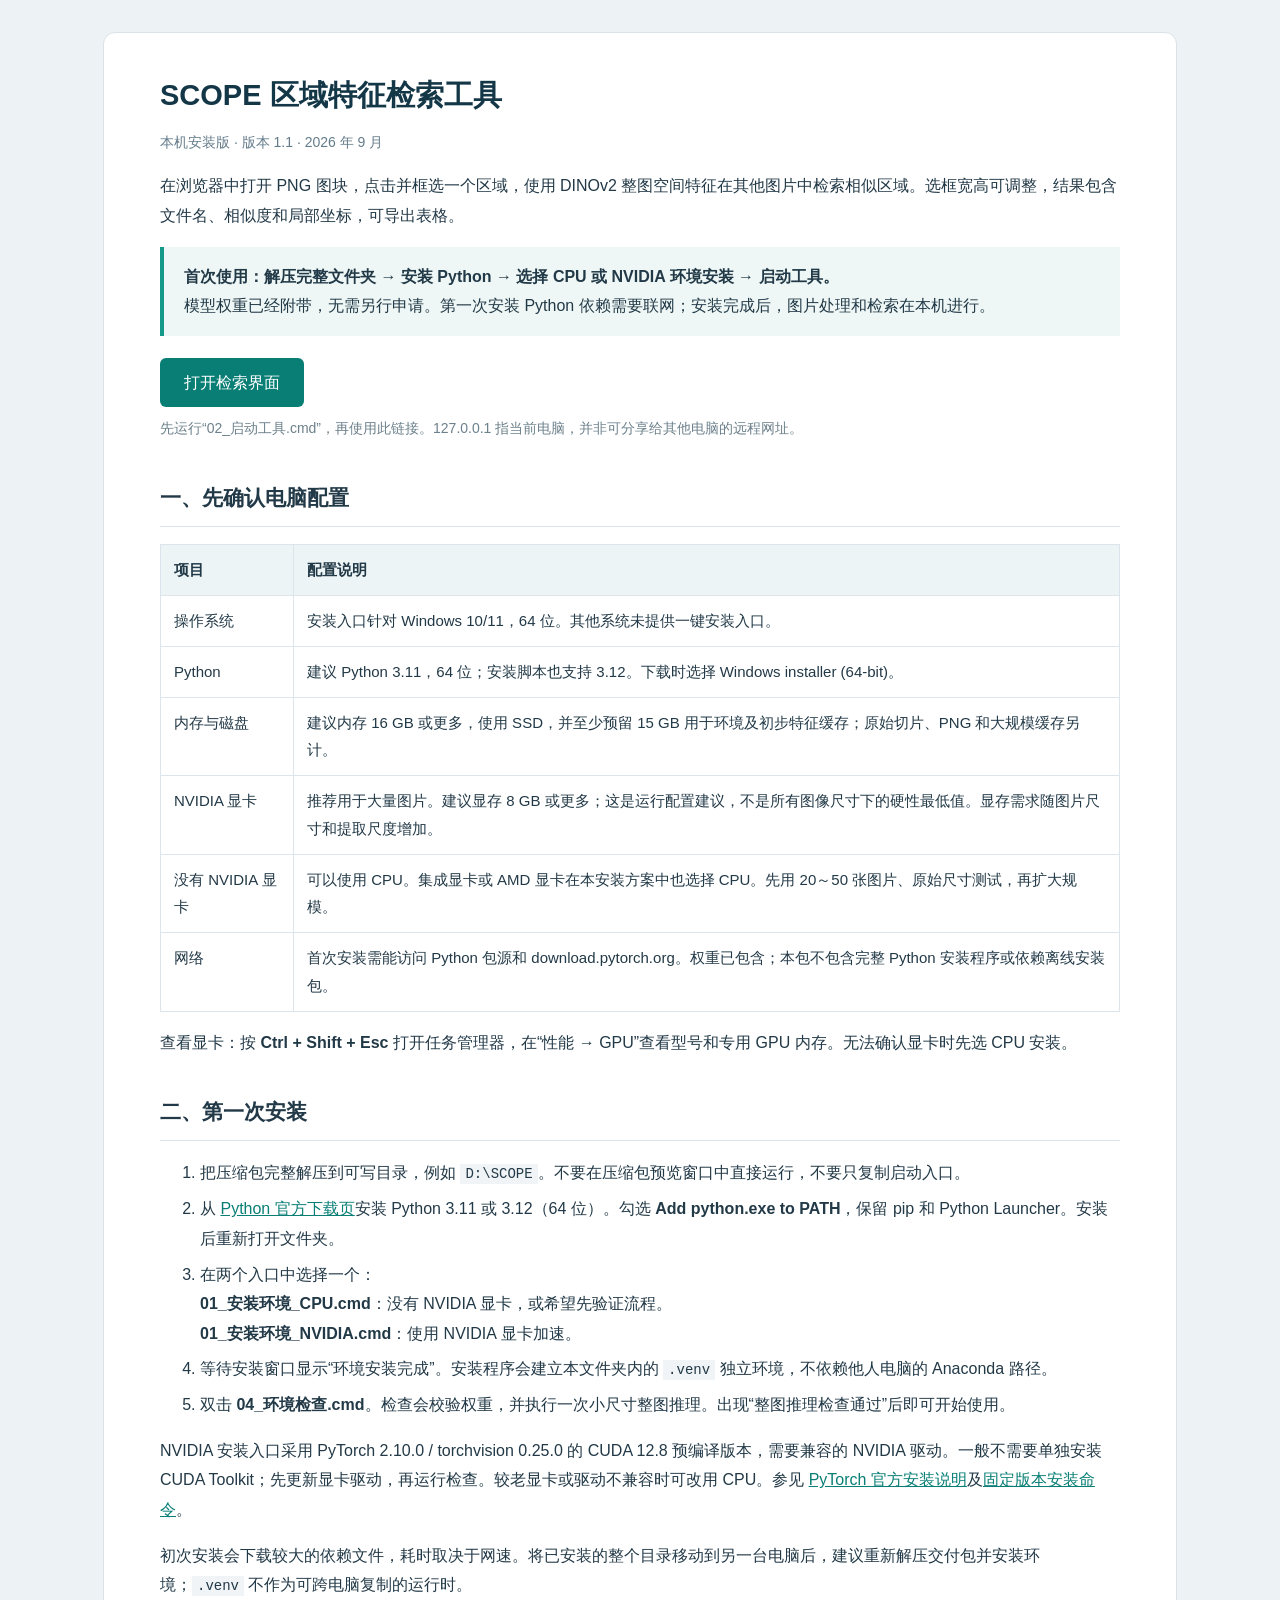
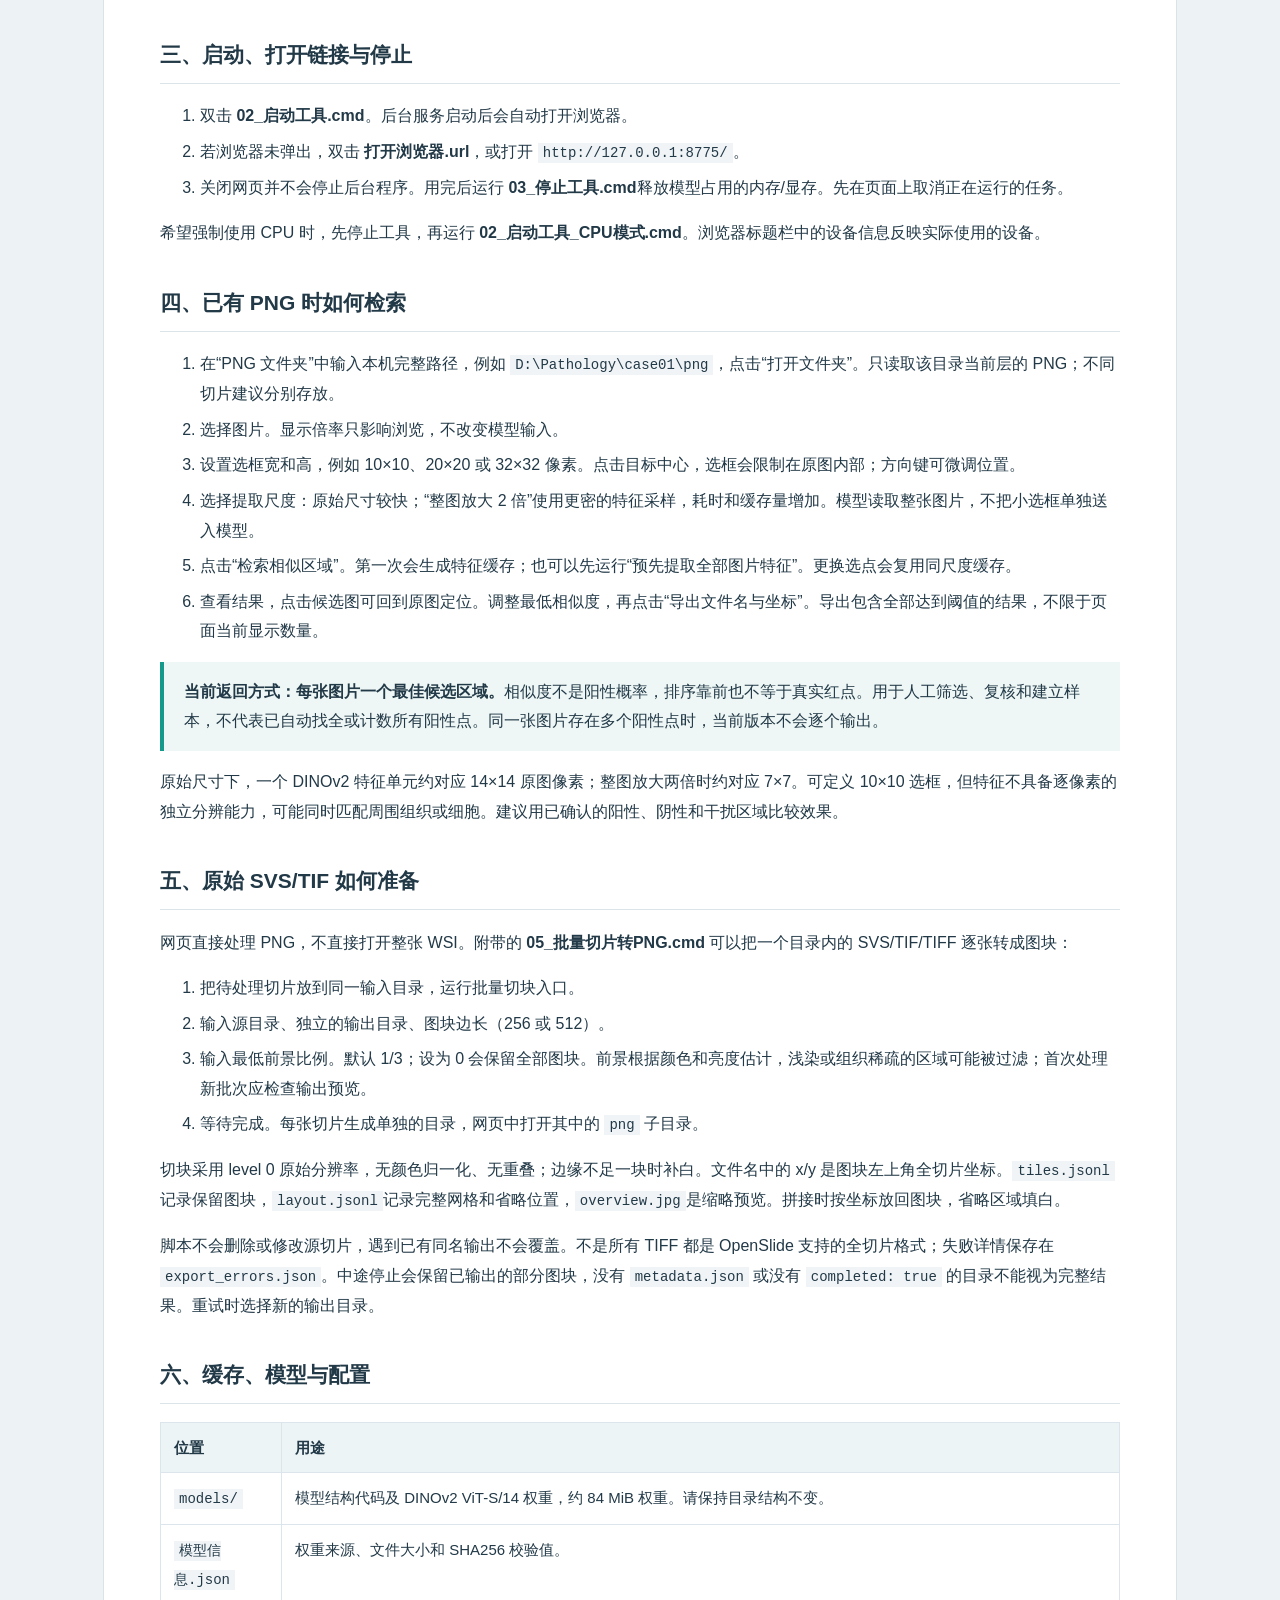
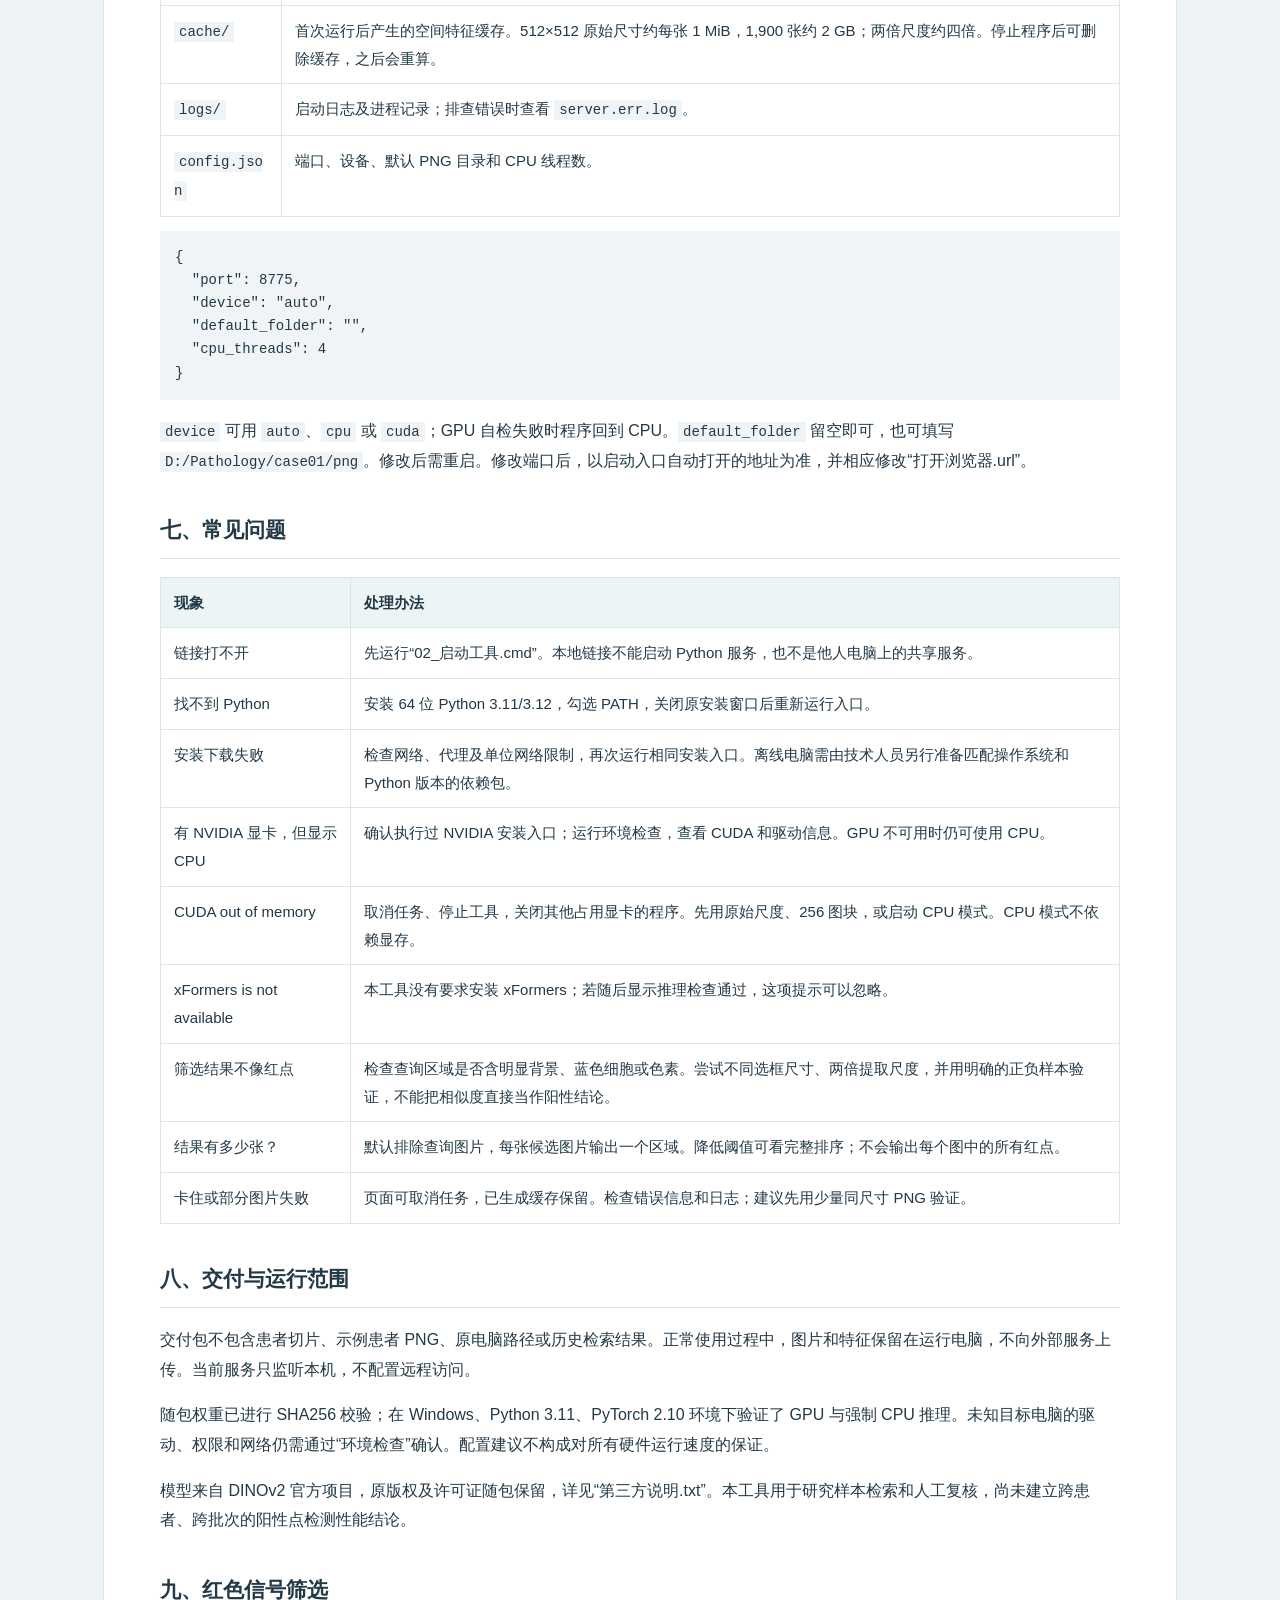
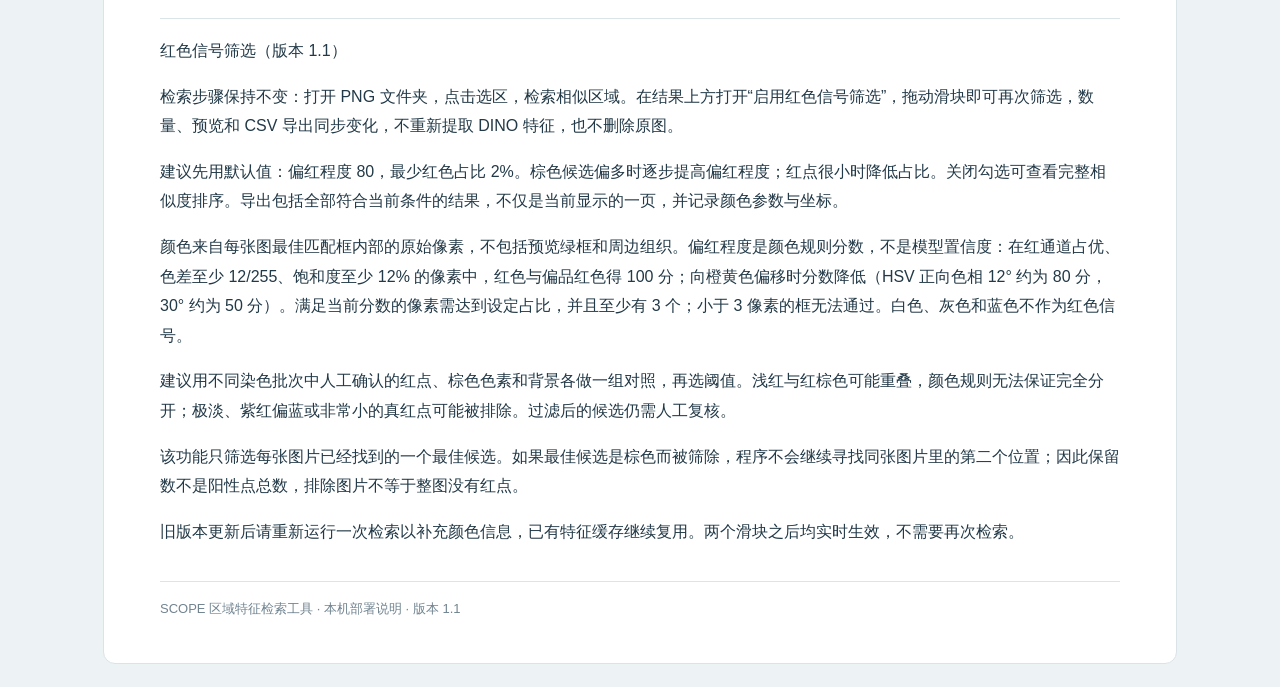
==== 00_使用说明.html @ 0a0433d4 "Initial commit: SCOPE patch annotation tool" ====
<!doctype html><html lang="zh-CN"><head><meta charset="utf-8"><meta name="viewport" content="width=device-width,initial-scale=1"><title>SCOPE 区域特征检索工具｜安装与使用说明</title><style>
body{font:16px/1.85 "Microsoft YaHei","Segoe UI",sans-serif;color:#223947;background:#edf2f5;margin:0}main{max-width:960px;margin:32px auto;padding:42px 56px;background:white;border:1px solid #d9e3e8;border-radius:12px}h1{font-size:29px;line-height:1.4;margin:0;color:#143747}h2{font-size:21px;border-bottom:1px solid #dbe5e9;padding-bottom:8px;margin-top:36px}h3{font-size:17px}a{color:#087e75}code,pre{font-family:Consolas,monospace;background:#f0f4f6;overflow-wrap:anywhere}code{padding:2px 5px;font-size:14px}pre{padding:15px;white-space:pre-wrap;font-size:14px;line-height:1.65}table{border-collapse:collapse;width:100%;font-size:15px}th,td{padding:11px 13px;text-align:left;border:1px solid #dce5eb;vertical-align:top}th{background:#edf4f6}.lead{color:#647c8a;font-size:14px}.note{background:#eef7f5;border-left:4px solid #15998a;padding:15px 20px}.entry{display:inline-block;background:#087e75;color:white;padding:10px 24px;border-radius:6px;text-decoration:none;margin:6px 0}.muted{color:#6c808b;font-size:14px}li{margin:6px 0}footer{margin-top:35px;border-top:1px solid #dbe5e9;padding-top:15px;color:#718490;font-size:13px}@media(max-width:700px){main{margin:0;padding:24px 18px;border-radius:0}h1{font-size:24px}table{font-size:13px}th,td{padding:7px}}@media print{body{background:white}main{border:0;margin:0;padding:0;max-width:none}.entry{color:#087e75;background:transparent;padding:0}h2{break-after:avoid}tr{break-inside:avoid}}
</style></head><body><main>
<h1>SCOPE 区域特征检索工具</h1><p class="lead">本机安装版 · 版本 1.1 · 2026 年 9 月</p>
<p>在浏览器中打开 PNG 图块，点击并框选一个区域，使用 DINOv2 整图空间特征在其他图片中检索相似区域。选框宽高可调整，结果包含文件名、相似度和局部坐标，可导出表格。</p>
<div class="note"><strong>首次使用：解压完整文件夹 → 安装 Python → 选择 CPU 或 NVIDIA 环境安装 → 启动工具。</strong><br>模型权重已经附带，无需另行申请。第一次安装 Python 依赖需要联网；安装完成后，图片处理和检索在本机进行。</div>
<p><a class="entry" href="http://127.0.0.1:8775/" target="_blank">打开检索界面</a><br><span class="muted">先运行“02_启动工具.cmd”，再使用此链接。127.0.0.1 指当前电脑，并非可分享给其他电脑的远程网址。</span></p>

<h2>一、先确认电脑配置</h2>
<table><tr><th>项目</th><th>配置说明</th></tr><tr><td>操作系统</td><td>安装入口针对 Windows 10/11，64 位。其他系统未提供一键安装入口。</td></tr><tr><td>Python</td><td>建议 Python 3.11，64 位；安装脚本也支持 3.12。下载时选择 Windows installer (64-bit)。</td></tr><tr><td>内存与磁盘</td><td>建议内存 16 GB 或更多，使用 SSD，并至少预留 15 GB 用于环境及初步特征缓存；原始切片、PNG 和大规模缓存另计。</td></tr><tr><td>NVIDIA 显卡</td><td>推荐用于大量图片。建议显存 8 GB 或更多；这是运行配置建议，不是所有图像尺寸下的硬性最低值。显存需求随图片尺寸和提取尺度增加。</td></tr><tr><td>没有 NVIDIA 显卡</td><td>可以使用 CPU。集成显卡或 AMD 显卡在本安装方案中也选择 CPU。先用 20～50 张图片、原始尺寸测试，再扩大规模。</td></tr><tr><td>网络</td><td>首次安装需能访问 Python 包源和 download.pytorch.org。权重已包含；本包不包含完整 Python 安装程序或依赖离线安装包。</td></tr></table>
<p>查看显卡：按 <strong>Ctrl + Shift + Esc</strong> 打开任务管理器，在“性能 → GPU”查看型号和专用 GPU 内存。无法确认显卡时先选 CPU 安装。</p>

<h2>二、第一次安装</h2>
<ol><li>把压缩包完整解压到可写目录，例如 <code>D:\SCOPE</code>。不要在压缩包预览窗口中直接运行，不要只复制启动入口。</li>
<li>从 <a href="https://www.python.org/downloads/windows/">Python 官方下载页</a>安装 Python 3.11 或 3.12（64 位）。勾选 <strong>Add python.exe to PATH</strong>，保留 pip 和 Python Launcher。安装后重新打开文件夹。</li>
<li>在两个入口中选择一个：<br><strong>01_安装环境_CPU.cmd</strong>：没有 NVIDIA 显卡，或希望先验证流程。<br><strong>01_安装环境_NVIDIA.cmd</strong>：使用 NVIDIA 显卡加速。</li>
<li>等待安装窗口显示“环境安装完成”。安装程序会建立本文件夹内的 <code>.venv</code> 独立环境，不依赖他人电脑的 Anaconda 路径。</li>
<li>双击 <strong>04_环境检查.cmd</strong>。检查会校验权重，并执行一次小尺寸整图推理。出现“整图推理检查通过”后即可开始使用。</li></ol>
<p>NVIDIA 安装入口采用 PyTorch 2.10.0 / torchvision 0.25.0 的 CUDA 12.8 预编译版本，需要兼容的 NVIDIA 驱动。一般不需要单独安装 CUDA Toolkit；先更新显卡驱动，再运行检查。较老显卡或驱动不兼容时可改用 CPU。参见 <a href="https://pytorch.org/get-started/locally/">PyTorch 官方安装说明</a>及<a href="https://pytorch.org/get-started/previous-versions/">固定版本安装命令</a>。</p>
<p>初次安装会下载较大的依赖文件，耗时取决于网速。将已安装的整个目录移动到另一台电脑后，建议重新解压交付包并安装环境；<code>.venv</code> 不作为可跨电脑复制的运行时。</p>

<h2>三、启动、打开链接与停止</h2>
<ol><li>双击 <strong>02_启动工具.cmd</strong>。后台服务启动后会自动打开浏览器。</li><li>若浏览器未弹出，双击 <strong>打开浏览器.url</strong>，或打开 <code>http://127.0.0.1:8775/</code>。</li><li>关闭网页并不会停止后台程序。用完后运行 <strong>03_停止工具.cmd</strong>释放模型占用的内存/显存。先在页面上取消正在运行的任务。</li></ol>
<p>希望强制使用 CPU 时，先停止工具，再运行 <strong>02_启动工具_CPU模式.cmd</strong>。浏览器标题栏中的设备信息反映实际使用的设备。</p>

<h2>四、已有 PNG 时如何检索</h2>
<ol><li>在“PNG 文件夹”中输入本机完整路径，例如 <code>D:\Pathology\case01\png</code>，点击“打开文件夹”。只读取该目录当前层的 PNG；不同切片建议分别存放。</li>
<li>选择图片。显示倍率只影响浏览，不改变模型输入。</li>
<li>设置选框宽和高，例如 10×10、20×20 或 32×32 像素。点击目标中心，选框会限制在原图内部；方向键可微调位置。</li>
<li>选择提取尺度：原始尺寸较快；“整图放大 2 倍”使用更密的特征采样，耗时和缓存量增加。模型读取整张图片，不把小选框单独送入模型。</li>
<li>点击“检索相似区域”。第一次会生成特征缓存；也可以先运行“预先提取全部图片特征”。更换选点会复用同尺度缓存。</li>
<li>查看结果，点击候选图可回到原图定位。调整最低相似度，再点击“导出文件名与坐标”。导出包含全部达到阈值的结果，不限于页面当前显示数量。</li></ol>
<div class="note"><strong>当前返回方式：每张图片一个最佳候选区域。</strong>相似度不是阳性概率，排序靠前也不等于真实红点。用于人工筛选、复核和建立样本，不代表已自动找全或计数所有阳性点。同一张图片存在多个阳性点时，当前版本不会逐个输出。</div>
<p>原始尺寸下，一个 DINOv2 特征单元约对应 14×14 原图像素；整图放大两倍时约对应 7×7。可定义 10×10 选框，但特征不具备逐像素的独立分辨能力，可能同时匹配周围组织或细胞。建议用已确认的阳性、阴性和干扰区域比较效果。</p>

<h2>五、原始 SVS/TIF 如何准备</h2>
<p>网页直接处理 PNG，不直接打开整张 WSI。附带的 <strong>05_批量切片转PNG.cmd</strong> 可以把一个目录内的 SVS/TIF/TIFF 逐张转成图块：</p>
<ol><li>把待处理切片放到同一输入目录，运行批量切块入口。</li><li>输入源目录、独立的输出目录、图块边长（256 或 512）。</li><li>输入最低前景比例。默认 1/3；设为 0 会保留全部图块。前景根据颜色和亮度估计，浅染或组织稀疏的区域可能被过滤；首次处理新批次应检查输出预览。</li><li>等待完成。每张切片生成单独的目录，网页中打开其中的 <code>png</code> 子目录。</li></ol>
<p>切块采用 level 0 原始分辨率，无颜色归一化、无重叠；边缘不足一块时补白。文件名中的 x/y 是图块左上角全切片坐标。<code>tiles.jsonl</code>记录保留图块，<code>layout.jsonl</code>记录完整网格和省略位置，<code>overview.jpg</code>是缩略预览。拼接时按坐标放回图块，省略区域填白。</p>
<p>脚本不会删除或修改源切片，遇到已有同名输出不会覆盖。不是所有 TIFF 都是 OpenSlide 支持的全切片格式；失败详情保存在 <code>export_errors.json</code>。中途停止会保留已输出的部分图块，没有 <code>metadata.json</code> 或没有 <code>completed: true</code> 的目录不能视为完整结果。重试时选择新的输出目录。</p>

<h2>六、缓存、模型与配置</h2>
<table><tr><th>位置</th><th>用途</th></tr><tr><td><code>models/</code></td><td>模型结构代码及 DINOv2 ViT-S/14 权重，约 84 MiB 权重。请保持目录结构不变。</td></tr><tr><td><code>模型信息.json</code></td><td>权重来源、文件大小和 SHA256 校验值。</td></tr><tr><td><code>cache/</code></td><td>首次运行后产生的空间特征缓存。512×512 原始尺寸约每张 1 MiB，1,900 张约 2 GB；两倍尺度约四倍。停止程序后可删除缓存，之后会重算。</td></tr><tr><td><code>logs/</code></td><td>启动日志及进程记录；排查错误时查看 <code>server.err.log</code>。</td></tr><tr><td><code>config.json</code></td><td>端口、设备、默认 PNG 目录和 CPU 线程数。</td></tr></table>
<pre>{
  "port": 8775,
  "device": "auto",
  "default_folder": "",
  "cpu_threads": 4
}</pre>
<p><code>device</code> 可用 <code>auto</code>、<code>cpu</code> 或 <code>cuda</code>；GPU 自检失败时程序回到 CPU。<code>default_folder</code> 留空即可，也可填写 <code>D:/Pathology/case01/png</code>。修改后需重启。修改端口后，以启动入口自动打开的地址为准，并相应修改“打开浏览器.url”。</p>

<h2>七、常见问题</h2>
<table><tr><th>现象</th><th>处理办法</th></tr><tr><td>链接打不开</td><td>先运行“02_启动工具.cmd”。本地链接不能启动 Python 服务，也不是他人电脑上的共享服务。</td></tr><tr><td>找不到 Python</td><td>安装 64 位 Python 3.11/3.12，勾选 PATH，关闭原安装窗口后重新运行入口。</td></tr><tr><td>安装下载失败</td><td>检查网络、代理及单位网络限制，再次运行相同安装入口。离线电脑需由技术人员另行准备匹配操作系统和 Python 版本的依赖包。</td></tr><tr><td>有 NVIDIA 显卡，但显示 CPU</td><td>确认执行过 NVIDIA 安装入口；运行环境检查，查看 CUDA 和驱动信息。GPU 不可用时仍可使用 CPU。</td></tr><tr><td>CUDA out of memory</td><td>取消任务、停止工具，关闭其他占用显卡的程序。先用原始尺度、256 图块，或启动 CPU 模式。CPU 模式不依赖显存。</td></tr><tr><td>xFormers is not available</td><td>本工具没有要求安装 xFormers；若随后显示推理检查通过，这项提示可以忽略。</td></tr><tr><td>筛选结果不像红点</td><td>检查查询区域是否含明显背景、蓝色细胞或色素。尝试不同选框尺寸、两倍提取尺度，并用明确的正负样本验证，不能把相似度直接当作阳性结论。</td></tr><tr><td>结果有多少张？</td><td>默认排除查询图片，每张候选图片输出一个区域。降低阈值可看完整排序；不会输出每个图中的所有红点。</td></tr><tr><td>卡住或部分图片失败</td><td>页面可取消任务，已生成缓存保留。检查错误信息和日志；建议先用少量同尺寸 PNG 验证。</td></tr></table>

<h2>八、交付与运行范围</h2>
<p>交付包不包含患者切片、示例患者 PNG、原电脑路径或历史检索结果。正常使用过程中，图片和特征保留在运行电脑，不向外部服务上传。当前服务只监听本机，不配置远程访问。</p>
<p>随包权重已进行 SHA256 校验；在 Windows、Python 3.11、PyTorch 2.10 环境下验证了 GPU 与强制 CPU 推理。未知目标电脑的驱动、权限和网络仍需通过“环境检查”确认。配置建议不构成对所有硬件运行速度的保证。</p>
<p>模型来自 DINOv2 官方项目，原版权及许可证随包保留，详见“第三方说明.txt”。本工具用于研究样本检索和人工复核，尚未建立跨患者、跨批次的阳性点检测性能结论。</p>
<h2>九、红色信号筛选</h2><p>红色信号筛选（版本 1.1）</p><p>检索步骤保持不变：打开 PNG 文件夹，点击选区，检索相似区域。在结果上方打开“启用红色信号筛选”，拖动滑块即可再次筛选，数量、预览和 CSV 导出同步变化，不重新提取 DINO 特征，也不删除原图。</p><p>建议先用默认值：偏红程度 80，最少红色占比 2%。棕色候选偏多时逐步提高偏红程度；红点很小时降低占比。关闭勾选可查看完整相似度排序。导出包括全部符合当前条件的结果，不仅是当前显示的一页，并记录颜色参数与坐标。</p><p>颜色来自每张图最佳匹配框内部的原始像素，不包括预览绿框和周边组织。偏红程度是颜色规则分数，不是模型置信度：在红通道占优、色差至少 12/255、饱和度至少 12% 的像素中，红色与偏品红色得 100 分；向橙黄色偏移时分数降低（HSV 正向色相 12° 约为 80 分，30° 约为 50 分）。满足当前分数的像素需达到设定占比，并且至少有 3 个；小于 3 像素的框无法通过。白色、灰色和蓝色不作为红色信号。</p><p>建议用不同染色批次中人工确认的红点、棕色色素和背景各做一组对照，再选阈值。浅红与红棕色可能重叠，颜色规则无法保证完全分开；极淡、紫红偏蓝或非常小的真红点可能被排除。过滤后的候选仍需人工复核。</p><p>该功能只筛选每张图片已经找到的一个最佳候选。如果最佳候选是棕色而被筛除，程序不会继续寻找同张图片里的第二个位置；因此保留数不是阳性点总数，排除图片不等于整图没有红点。</p><p>旧版本更新后请重新运行一次检索以补充颜色信息，已有特征缓存继续复用。两个滑块之后均实时生效，不需要再次检索。</p><footer>SCOPE 区域特征检索工具 · 本机部署说明 · 版本 1.1</footer>
</main></body></html>
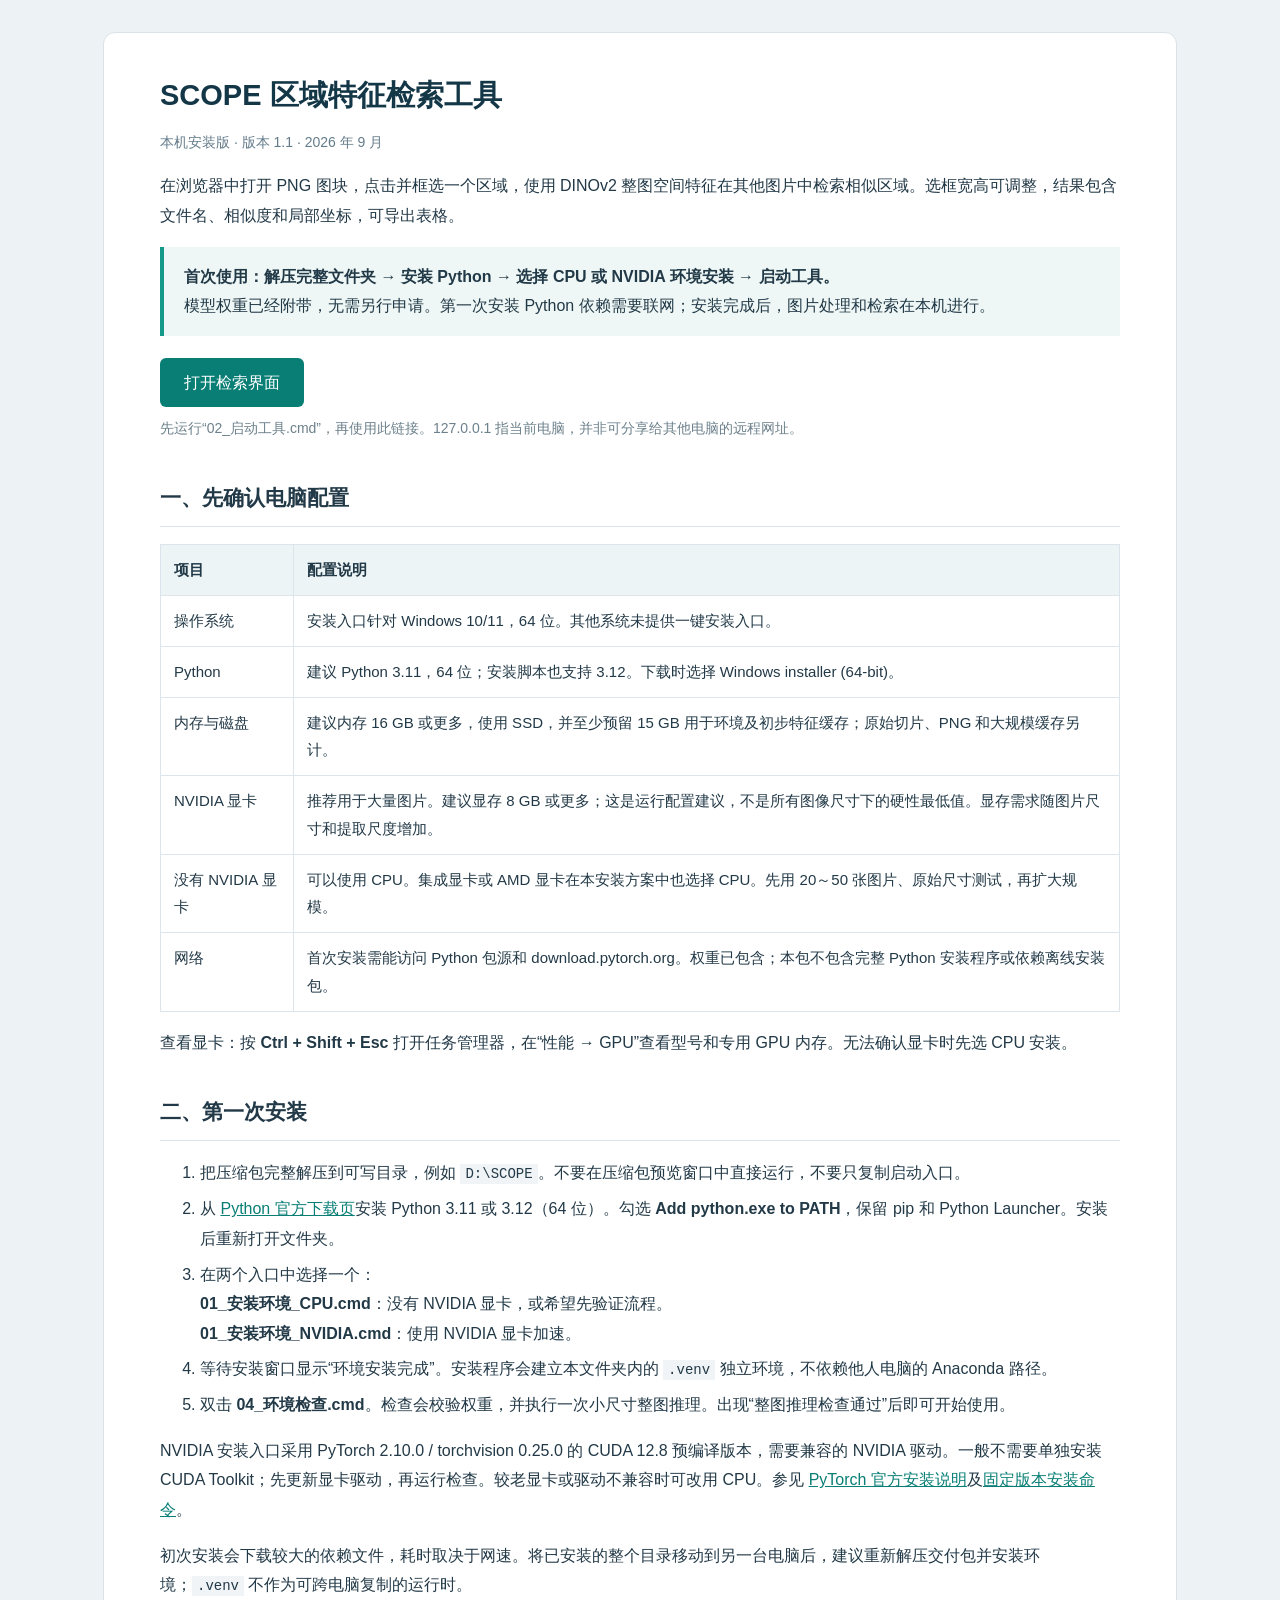
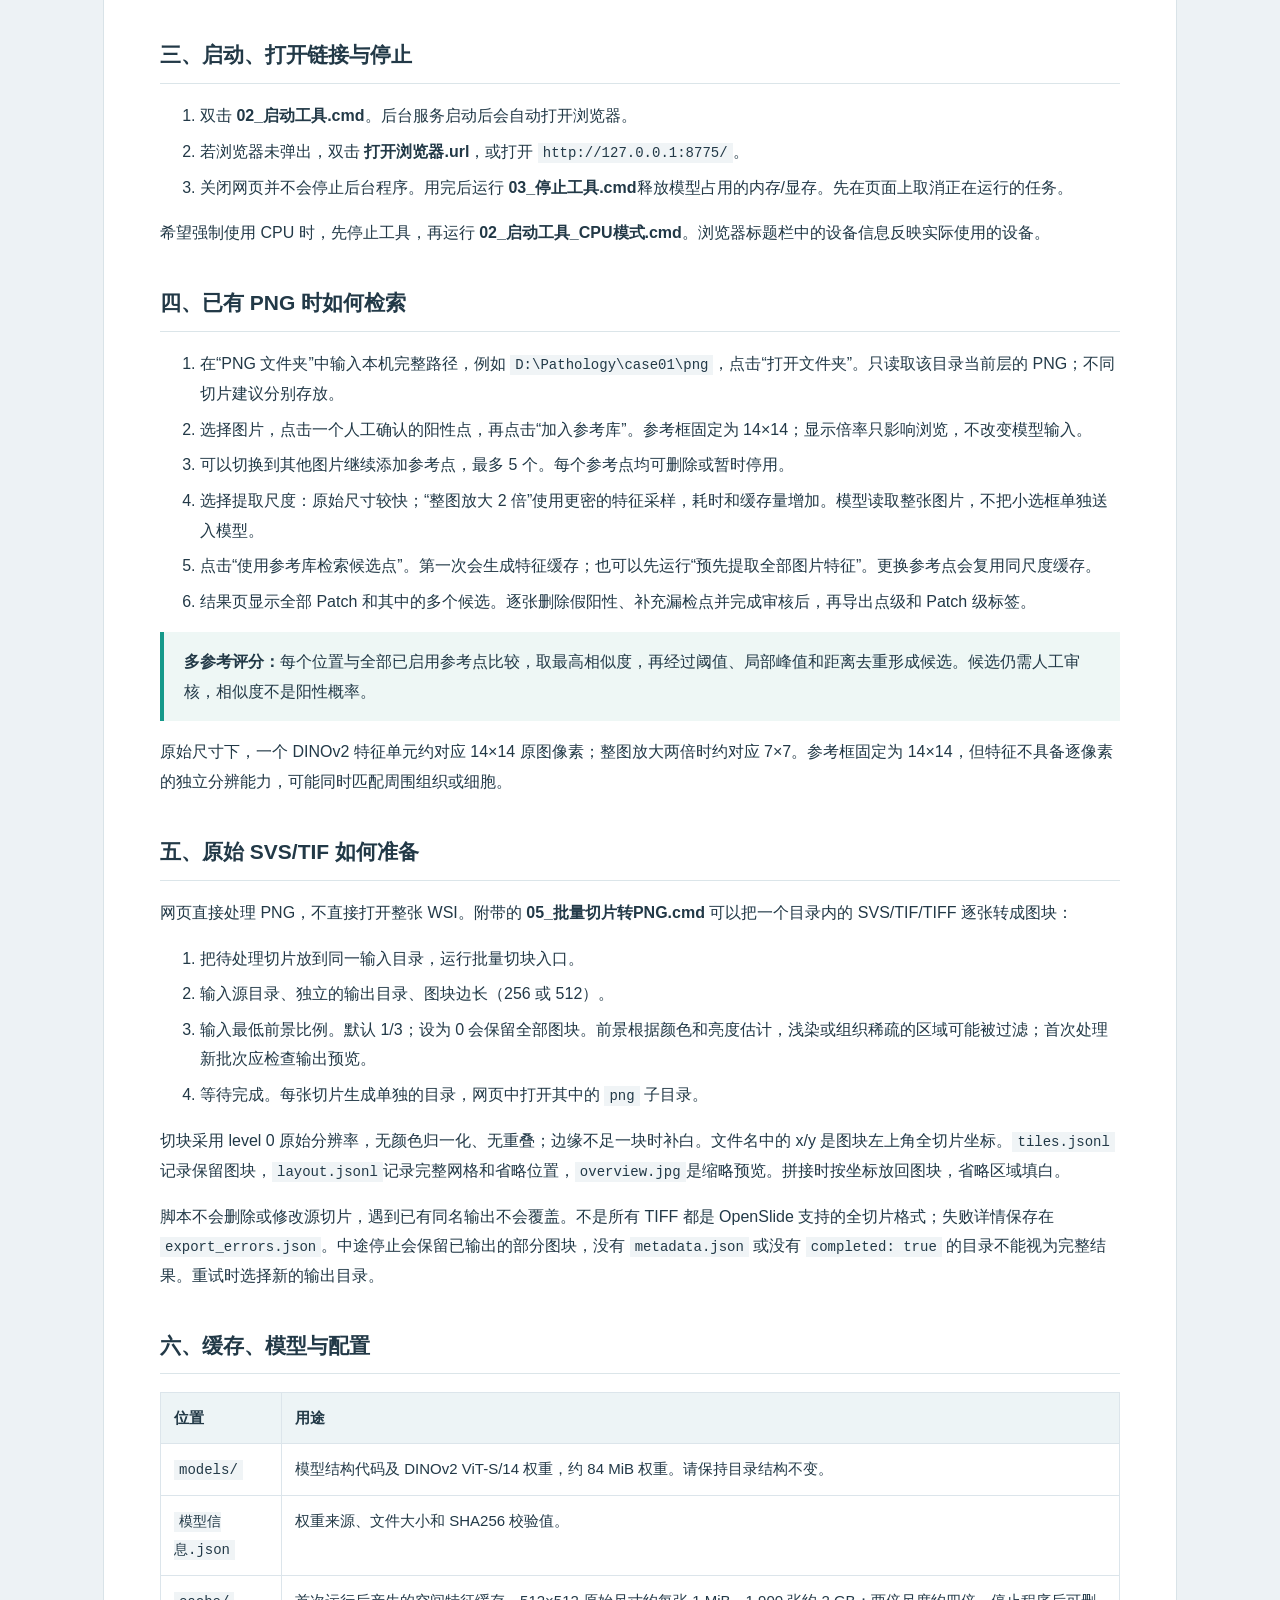
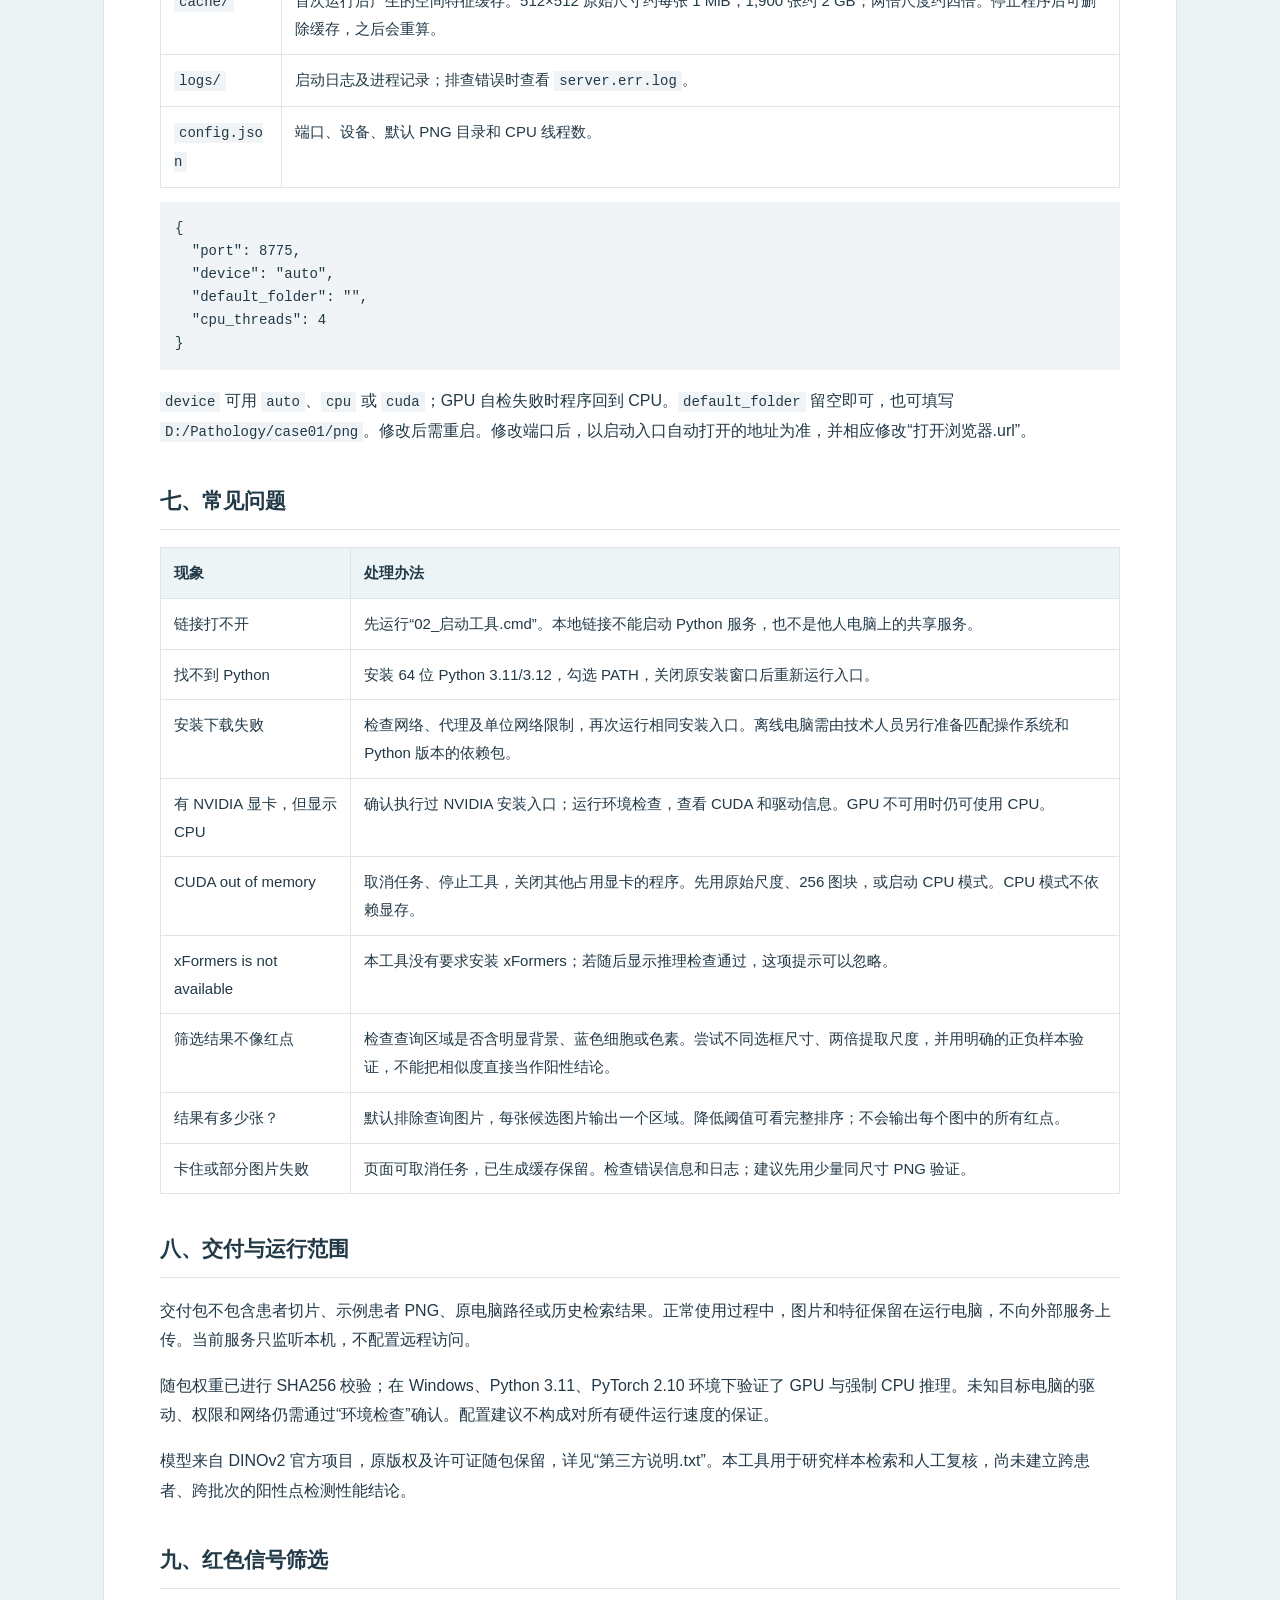
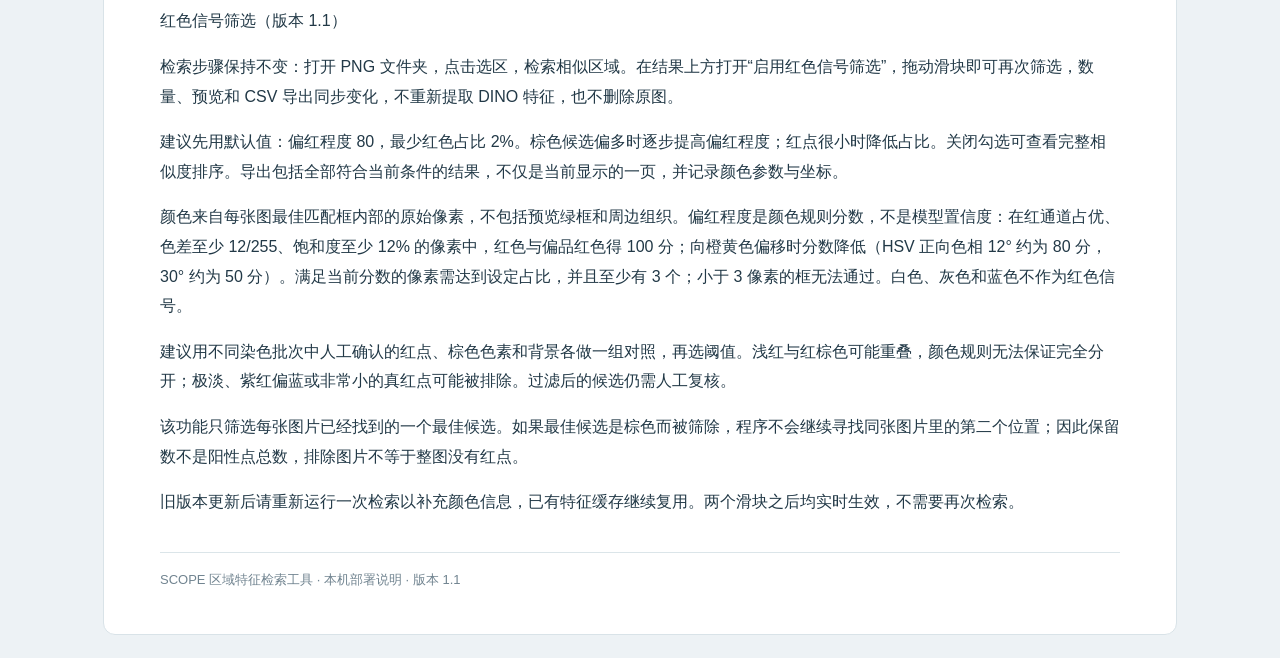
==== commit d0e61c82: "Add manual multi-reference positive library" ====
--- a/00_使用说明.html
+++ b/00_使用说明.html
@@ -25,13 +25,13 @@
 
 <h2>四、已有 PNG 时如何检索</h2>
 <ol><li>在“PNG 文件夹”中输入本机完整路径，例如 <code>D:\Pathology\case01\png</code>，点击“打开文件夹”。只读取该目录当前层的 PNG；不同切片建议分别存放。</li>
-<li>选择图片。显示倍率只影响浏览，不改变模型输入。</li>
-<li>设置选框宽和高，例如 10×10、20×20 或 32×32 像素。点击目标中心，选框会限制在原图内部；方向键可微调位置。</li>
+<li>选择图片，点击一个人工确认的阳性点，再点击“加入参考库”。参考框固定为 14×14；显示倍率只影响浏览，不改变模型输入。</li>
+<li>可以切换到其他图片继续添加参考点，最多 5 个。每个参考点均可删除或暂时停用。</li>
 <li>选择提取尺度：原始尺寸较快；“整图放大 2 倍”使用更密的特征采样，耗时和缓存量增加。模型读取整张图片，不把小选框单独送入模型。</li>
-<li>点击“检索相似区域”。第一次会生成特征缓存；也可以先运行“预先提取全部图片特征”。更换选点会复用同尺度缓存。</li>
-<li>查看结果，点击候选图可回到原图定位。调整最低相似度，再点击“导出文件名与坐标”。导出包含全部达到阈值的结果，不限于页面当前显示数量。</li></ol>
-<div class="note"><strong>当前返回方式：每张图片一个最佳候选区域。</strong>相似度不是阳性概率，排序靠前也不等于真实红点。用于人工筛选、复核和建立样本，不代表已自动找全或计数所有阳性点。同一张图片存在多个阳性点时，当前版本不会逐个输出。</div>
-<p>原始尺寸下，一个 DINOv2 特征单元约对应 14×14 原图像素；整图放大两倍时约对应 7×7。可定义 10×10 选框，但特征不具备逐像素的独立分辨能力，可能同时匹配周围组织或细胞。建议用已确认的阳性、阴性和干扰区域比较效果。</p>
+<li>点击“使用参考库检索候选点”。第一次会生成特征缓存；也可以先运行“预先提取全部图片特征”。更换参考点会复用同尺度缓存。</li>
+<li>结果页显示全部 Patch 和其中的多个候选。逐张删除假阳性、补充漏检点并完成审核后，再导出点级和 Patch 级标签。</li></ol>
+<div class="note"><strong>多参考评分：</strong>每个位置与全部已启用参考点比较，取最高相似度，再经过阈值、局部峰值和距离去重形成候选。候选仍需人工审核，相似度不是阳性概率。</div>
+<p>原始尺寸下，一个 DINOv2 特征单元约对应 14×14 原图像素；整图放大两倍时约对应 7×7。参考框固定为 14×14，但特征不具备逐像素的独立分辨能力，可能同时匹配周围组织或细胞。</p>
 
 <h2>五、原始 SVS/TIF 如何准备</h2>
 <p>网页直接处理 PNG，不直接打开整张 WSI。附带的 <strong>05_批量切片转PNG.cmd</strong> 可以把一个目录内的 SVS/TIF/TIFF 逐张转成图块：</p>
